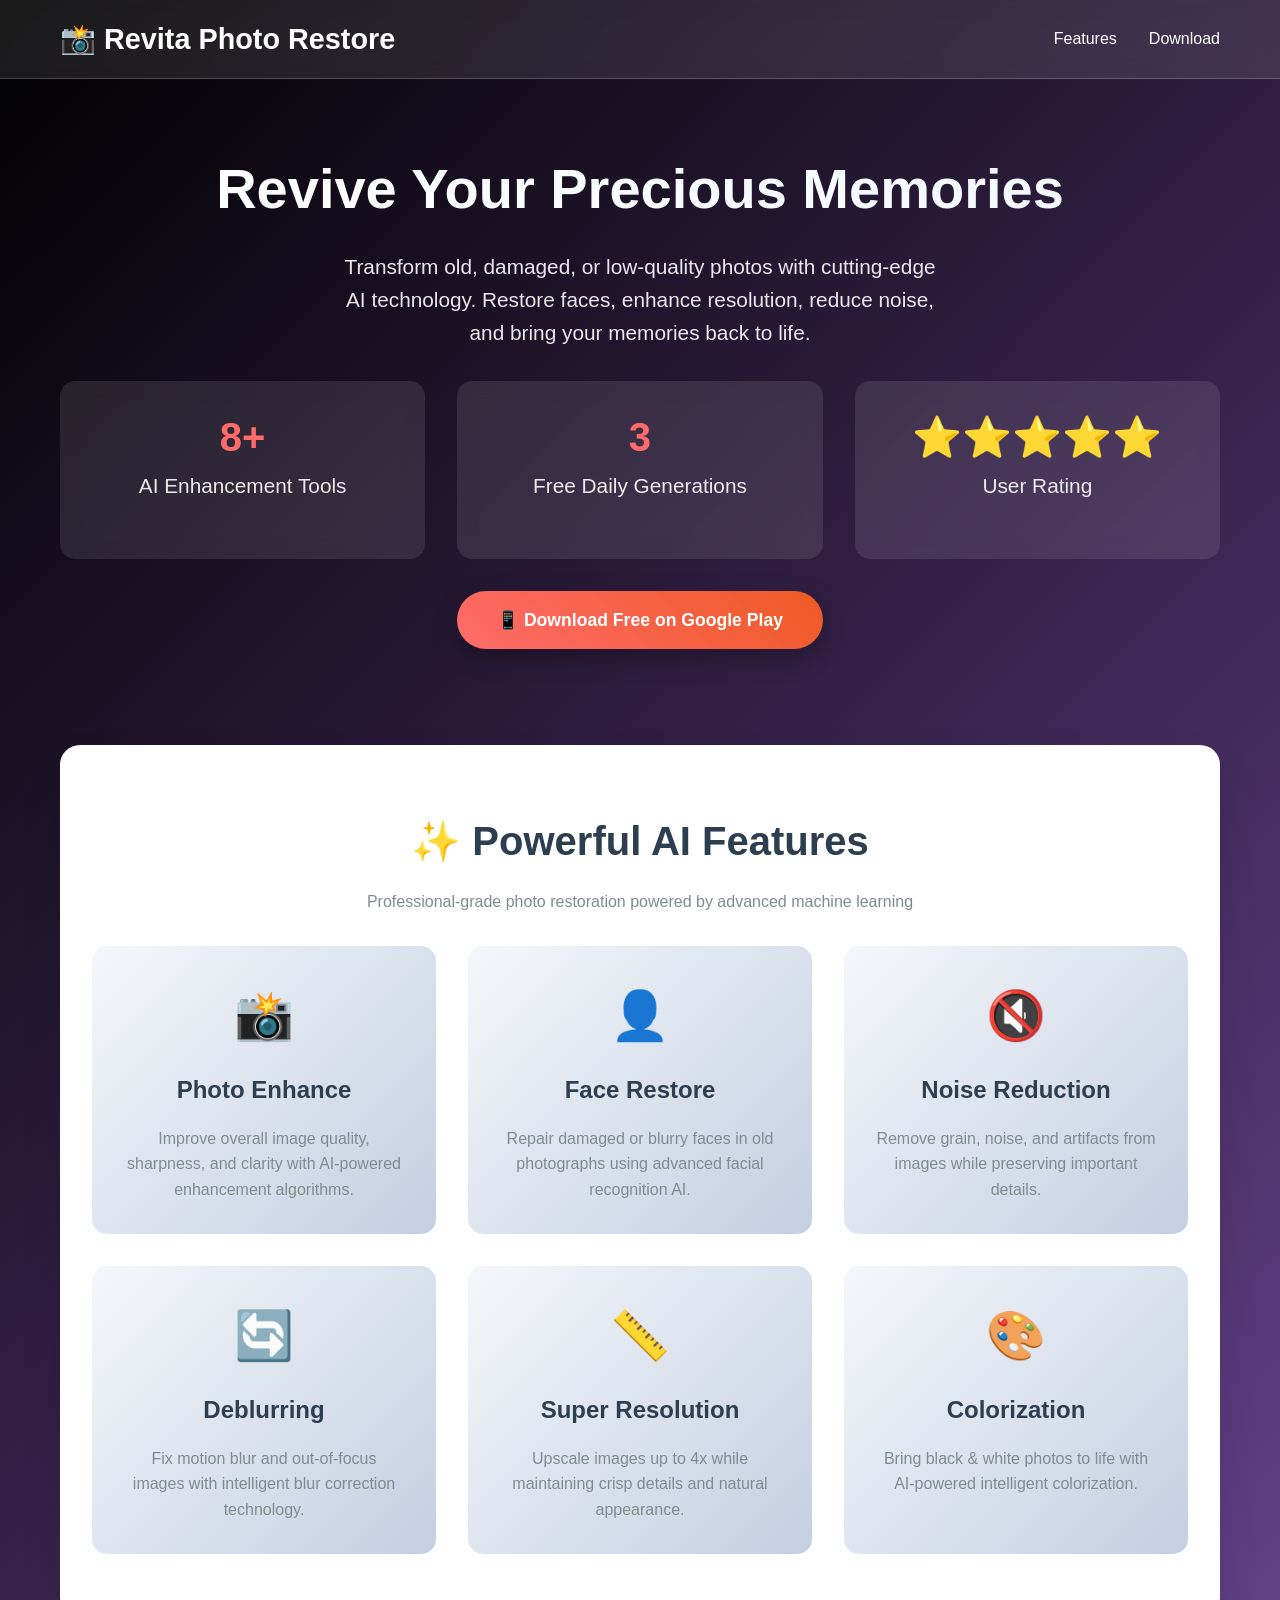
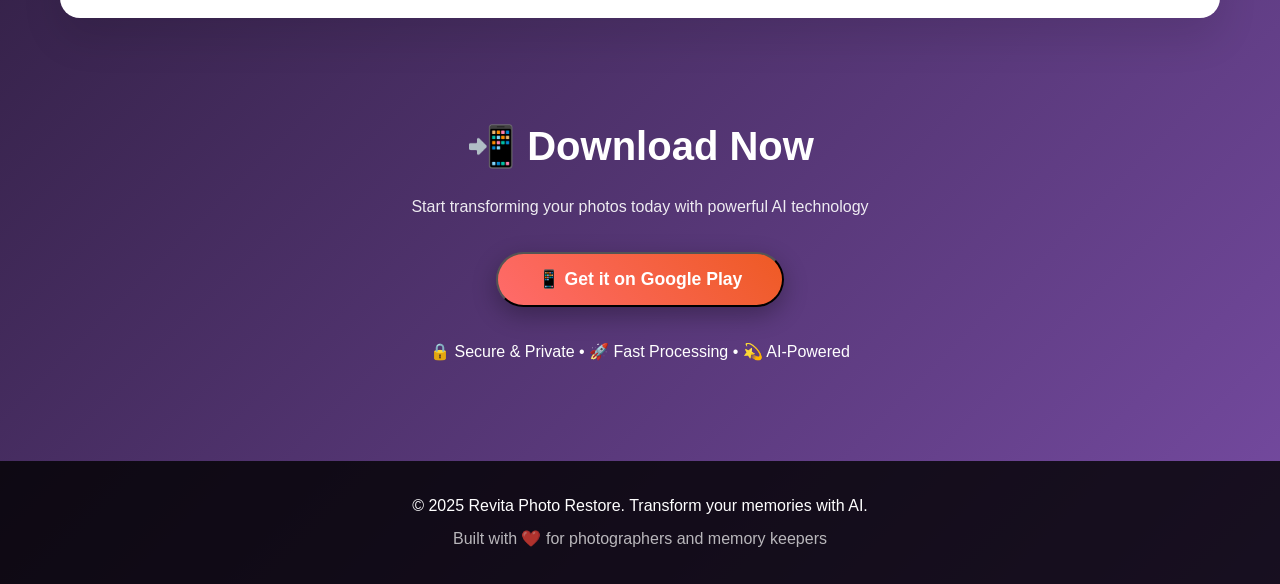
==== index.htm @ 91646ba0 "Create index.htm for Revita Photo Restore landing page This HTML file serves as the main page for Re" ====
<!DOCTYPE html>
<html lang="en">
<head>
    <meta charset="UTF-8">
    <meta name="viewport" content="width=device-width, initial-scale=1.0">
    <title>Revita Photo Restore - AI-Powered Photo Enhancement</title>
    <meta name="description" content="Transform your old and damaged photos with AI-powered restoration. Enhance, restore, and colorize your precious memories with professional-grade technology.">
    <meta name="keywords" content="photo restoration, AI photo enhancement, photo repair, image colorization, face restore, noise reduction">
    
    <style>
        * {
            margin: 0;
            padding: 0;
            box-sizing: border-box;
        }

        body {
            font-family: 'Segoe UI', Tahoma, Geneva, Verdana, sans-serif;
            line-height: 1.6;
            color: #333;
            background: linear-gradient(135deg, #000000 0%, #764ba2 100%);
            min-height: 100vh;
        }

        .container {
            max-width: 1200px;
            margin: 0 auto;
            padding: 0 20px;
        }

        header {
            background: rgba(255, 255, 255, 0.1);
            backdrop-filter: blur(10px);
            padding: 1rem 0;
            position: fixed;
            width: 100%;
            top: 0;
            z-index: 1000;
            border-bottom: 1px solid rgba(255, 255, 255, 0.2);
        }

        .header-content {
            display: flex;
            justify-content: space-between;
            align-items: center;
        }

        .logo {
            font-size: 1.8rem;
            font-weight: bold;
            color: white;
            text-decoration: none;
        }

        .nav-links {
            display: flex;
            gap: 2rem;
        }

        .nav-links a {
            color: white;
            text-decoration: none;
            transition: opacity 0.3s;
        }

        .nav-links a:hover {
            opacity: 0.8;
        }

        main {
            margin-top: 80px;
        }

        .hero {
            text-align: center;
            padding: 4rem 0;
            color: white;
        }

        .hero h1 {
            font-size: 3.5rem;
            margin-bottom: 1rem;
            background: linear-gradient(45deg, #fff, #f0f8ff);
            -webkit-background-clip: text;
            -webkit-text-fill-color: transparent;
            background-clip: text;
        }

        .hero p {
            font-size: 1.3rem;
            margin-bottom: 2rem;
            max-width: 600px;
            margin-left: auto;
            margin-right: auto;
            opacity: 0.9;
        }

        .cta-button {
            display: inline-block;
            background: linear-gradient(45deg, #ff6b6b, #ee5a24);
            color: white;
            padding: 15px 40px;
            text-decoration: none;
            border-radius: 50px;
            font-weight: bold;
            font-size: 1.1rem;
            transition: transform 0.3s, box-shadow 0.3s;
            box-shadow: 0 8px 25px rgba(0, 0, 0, 0.3);
        }

        .cta-button:hover {
            transform: translateY(-3px);
            box-shadow: 0 12px 35px rgba(0, 0, 0, 0.4);
        }

        .features {
            background: white;
            padding: 4rem 0;
            margin: 2rem 0;
            border-radius: 20px;
            box-shadow: 0 20px 40px rgba(0, 0, 0, 0.1);
        }

        .features-grid {
            display: grid;
            grid-template-columns: repeat(auto-fit, minmax(300px, 1fr));
            gap: 2rem;
            margin-top: 2rem;
            margin-left: 2rem;
            margin-right: 2rem;
        }

        .feature-card {
            text-align: center;
            padding: 2rem;
            border-radius: 15px;
            background: linear-gradient(135deg, #f5f7fa 0%, #c3cfe2 100%);
            transition: transform 0.3s;
        }

        .feature-card:hover {
            transform: translateY(-5px);
        }

        .feature-icon {
            font-size: 3rem;
            margin-bottom: 1rem;
        }

        .feature-card h3 {
            font-size: 1.5rem;
            margin-bottom: 1rem;
            color: #2c3e50;
        }

        .feature-card p {
            color: #7f8c8d;
            line-height: 1.6;
        }

        .demo-section {
            background: linear-gradient(135deg, #2c3e50 0%, #34495e 100%);
            color: white;
            padding: 4rem 0;
            text-align: center;
            border-radius: 20px;
            margin: 2rem 0;
        }

        .demo-grid {
            display: grid;
            grid-template-columns: repeat(auto-fit, minmax(250px, 1fr));
            gap: 2rem;
            margin-top: 2rem;
        }

        .demo-item {
            background: rgba(255, 255, 255, 0.1);
            padding: 1.5rem;
            border-radius: 15px;
            backdrop-filter: blur(10px);
        }

        .pricing {
            background: white;
            padding: 4rem 0;
            border-radius: 20px;
            box-shadow: 0 20px 40px rgba(0, 0, 0, 0.1);
            margin: 2rem 0;
        }

        .pricing-grid {
            display: grid;
            grid-template-columns: repeat(auto-fit, minmax(280px, 1fr));
            gap: 2rem;
            margin-top: 2rem;
        }

        .pricing-card {
            background: linear-gradient(135deg, #667eea 0%, #764ba2 100%);
            color: white;
            padding: 2rem;
            border-radius: 15px;
            text-align: center;
            position: relative;
            overflow: hidden;
        }

        .pricing-card.featured {
            transform: scale(1.05);
            border: 3px solid #ff6b6b;
        }

        .pricing-card::before {
            content: '';
            position: absolute;
            top: 0;
            left: 0;
            right: 0;
            bottom: 0;
            background: linear-gradient(45deg, transparent, rgba(255, 255, 255, 0.1), transparent);
            transform: translateX(-100%);
            transition: transform 0.6s;
        }

        .pricing-card:hover::before {
            transform: translateX(100%);
        }

        .price {
            font-size: 2.5rem;
            font-weight: bold;
            margin: 1rem 0;
        }

        .download-section {
            text-align: center;
            padding: 4rem 0;
            color: white;
        }

        .download-badge {
            display: inline-block;
            margin: 1rem;
            transition: transform 0.3s;
        }

        .download-badge:hover {
            transform: scale(1.05);
        }

        .download-badge img {
            height: 60px;
            border-radius: 10px;
        }

        footer {
            background: rgba(0, 0, 0, 0.8);
            color: white;
            text-align: center;
            padding: 2rem 0;
            margin-top: 2rem;
        }

        .stats {
            display: grid;
            grid-template-columns: repeat(auto-fit, minmax(200px, 1fr));
            gap: 2rem;
            margin: 2rem 0;
            text-align: center;
        }

        .stat-item {
            background: rgba(255, 255, 255, 0.1);
            padding: 1.5rem;
            border-radius: 15px;
            backdrop-filter: blur(10px);
        }

        .stat-number {
            font-size: 2.5rem;
            font-weight: bold;
            color: #ff6b6b;
        }

        @media (max-width: 768px) {
            .hero h1 {
                font-size: 2.5rem;
            }

            .hero p {
                font-size: 1.1rem;
            }

            .nav-links {
                display: none;
            }

            .pricing-card.featured {
                transform: none;
            }
        }

        .scroll-indicator {
            position: absolute;
            bottom: 2rem;
            left: 50%;
            transform: translateX(-50%);
            color: white;
            animation: bounce 2s infinite;
        }

        @keyframes bounce {
            0%, 20%, 50%, 80%, 100% {
                transform: translateX(-50%) translateY(0);
            }
            40% {
                transform: translateX(-50%) translateY(-10px);
            }
            60% {
                transform: translateX(-50%) translateY(-5px);
            }
        }
    </style>
</head>
<body>
    <header>
        <div class="container">
            <div class="header-content">
                <a href="#" class="logo">📸 Revita Photo Restore</a>
                <nav class="nav-links">
                    <a href="#features">Features</a>
                    <!-- <a href="#demo">Demo</a> -->
                    <!-- <a href="#pricing">Pricing</a> -->
                    <a href="#download">Download</a>
                </nav>
            </div>
        </div>
    </header>

    <main>
        <section class="hero">
            <div class="container">
                <h1>Revive Your Precious Memories</h1>
                <p>Transform old, damaged, or low-quality photos with cutting-edge AI technology. Restore faces, enhance resolution, reduce noise, and bring your memories back to life.</p>
                
                <div class="stats">
                    <div class="stat-item">
                        <div class="stat-number">8+</div>
                        <p>AI Enhancement Tools</p>
                    </div>
                    <div class="stat-item">
                        <div class="stat-number">3</div>
                        <p>Free Daily Generations</p>
                    </div>
                    <div class="stat-item">
                        <div class="stat-number">⭐⭐⭐⭐⭐</div>
                        <p>User Rating</p>
                    </div>
                </div>

                <a href="https://play.google.com/store/apps/details?id=com.aime.photoenhance" class="cta-button" target="_blank">
                    📱 Download Free on Google Play
                </a>
            </div>
        </section>

        <div class="container">
            <section id="features" class="features">
                <h2 style="text-align: center; font-size: 2.5rem; margin-bottom: 1rem; color: #2c3e50;">✨ Powerful AI Features</h2>
                <p style="text-align: center; color: #7f8c8d; margin-bottom: 2rem;">Professional-grade photo restoration powered by advanced machine learning</p>
                
                <div class="features-grid">
                    <div class="feature-card">
                        <div class="feature-icon">📸</div>
                        <h3>Photo Enhance</h3>
                        <p>Improve overall image quality, sharpness, and clarity with AI-powered enhancement algorithms.</p>
                    </div>
                    
                    <div class="feature-card">
                        <div class="feature-icon">👤</div>
                        <h3>Face Restore</h3>
                        <p>Repair damaged or blurry faces in old photographs using advanced facial recognition AI.</p>
                    </div>
                    
                    <div class="feature-card">
                        <div class="feature-icon">🔇</div>
                        <h3>Noise Reduction</h3>
                        <p>Remove grain, noise, and artifacts from images while preserving important details.</p>
                    </div>
                    
                    <div class="feature-card">
                        <div class="feature-icon">🔄</div>
                        <h3>Deblurring</h3>
                        <p>Fix motion blur and out-of-focus images with intelligent blur correction technology.</p>
                    </div>
                    
                    <div class="feature-card">
                        <div class="feature-icon">📏</div>
                        <h3>Super Resolution</h3>
                        <p>Upscale images up to 4x while maintaining crisp details and natural appearance.</p>
                    </div>
                    
                    <div class="feature-card">
                        <div class="feature-icon">🎨</div>
                        <h3>Colorization</h3>
                        <p>Bring black & white photos to life with AI-powered intelligent colorization.</p>
                    </div>
                </div>
            </section>

        <section id="download" class="download-section">
            <div class="container">
                <h2 style="font-size: 2.5rem; margin-bottom: 1rem;">📲 Download Now</h2>
                <p style="margin-bottom: 2rem; opacity: 0.9;">Start transforming your photos today with powerful AI technology</p>
                
                    <button class="cta-button" type="button" onclick="window.open('https://play.google.com/store/apps/details?id=com.aime.photoenhance', '_blank')">
                        📱 Get it on Google Play
                    </button>
                
                <div style="margin-top: 2rem;">
                    <p>🔒 Secure & Private • 🚀 Fast Processing • 💫 AI-Powered</p>
                </div>
            </div>
        </section>
    </main>

    <footer>
        <div class="container">
            <p>&copy; 2025 Revita Photo Restore. Transform your memories with AI.</p>
            <p style="margin-top: 0.5rem; opacity: 0.7;">Built with ❤️ for photographers and memory keepers</p>
        </div>
    </footer>

    <script>
        // Smooth scrolling for navigation links
        document.querySelectorAll('a[href^="#"]').forEach(anchor => {
            anchor.addEventListener('click', function (e) {
                e.preventDefault();
                const target = document.querySelector(this.getAttribute('href'));
                if (target) {
                    target.scrollIntoView({
                        behavior: 'smooth',
                        block: 'start'
                    });
                }
            });
        });

        // Add scroll effect to header
        window.addEventListener('scroll', () => {
            const header = document.querySelector('header');
            if (window.scrollY > 100) {
                header.style.background = 'rgba(0, 0, 0, 0.9)';
            } else {
                header.style.background = 'rgba(255, 255, 255, 0.1)';
            }
        });
    </script>
</body>
</html>
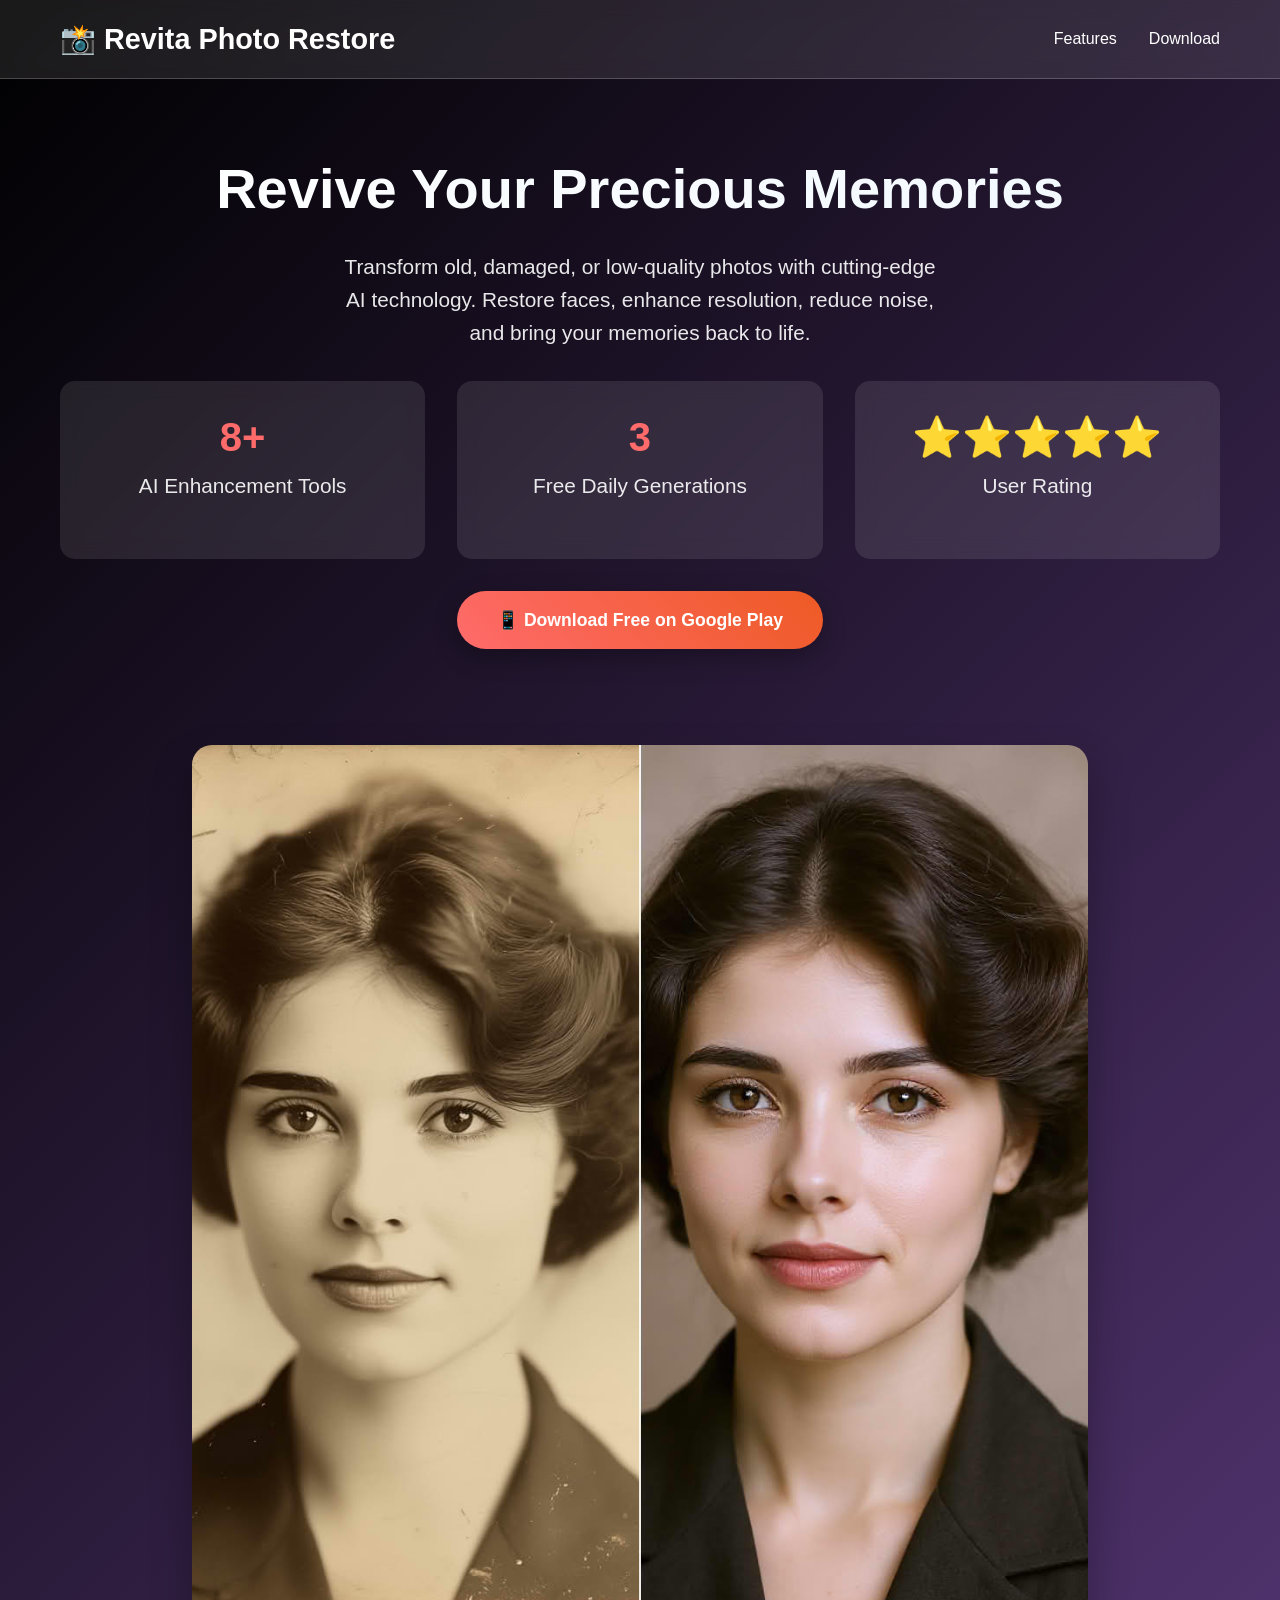
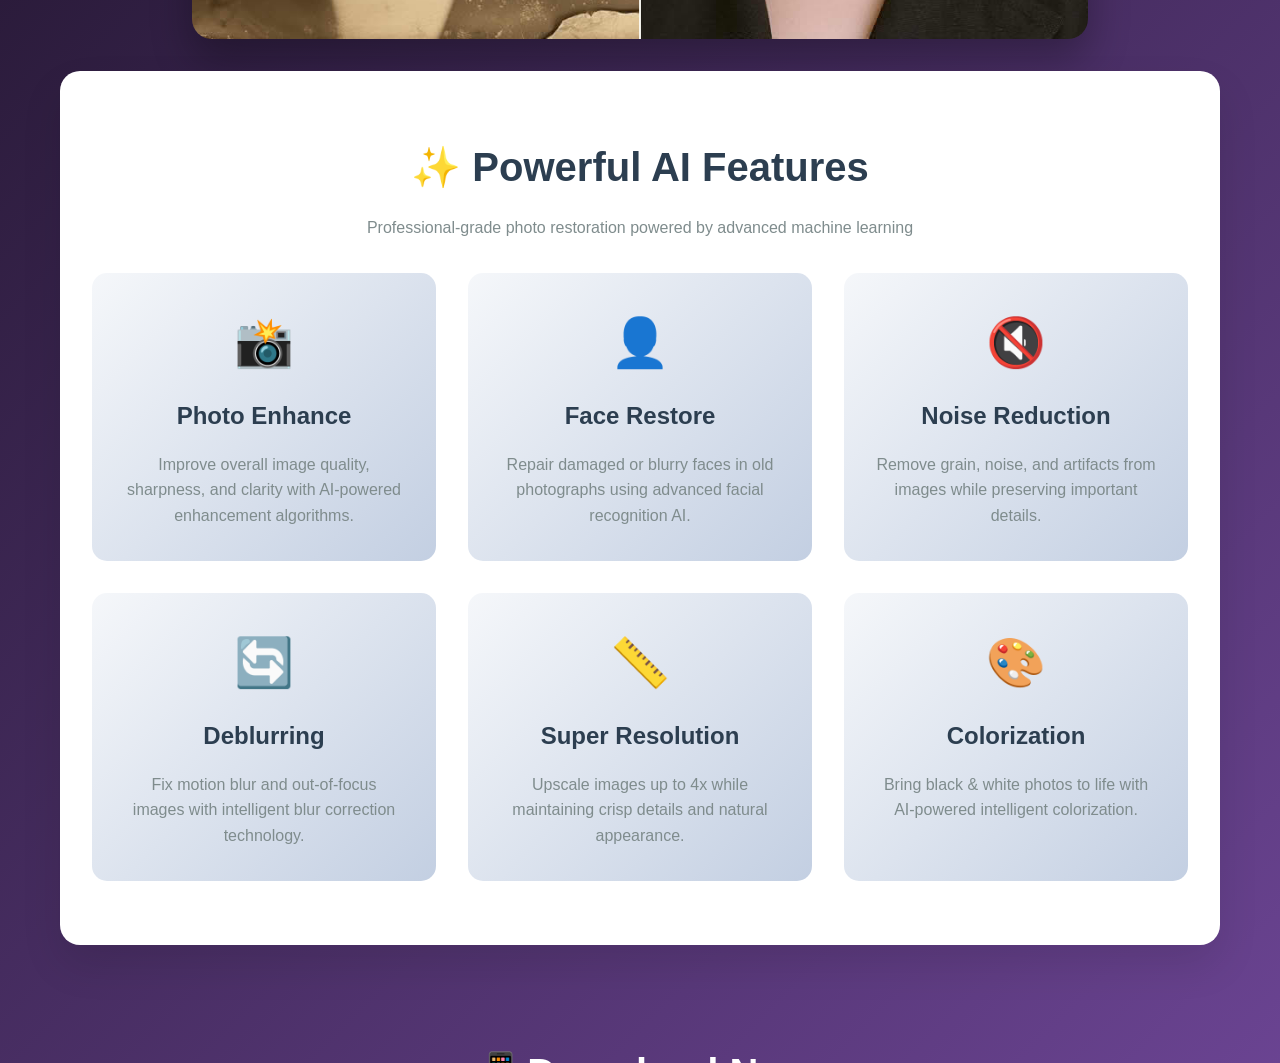
==== commit dab78b97: "feat: add premium restore images" ====
--- a/index.htm
+++ b/index.htm
@@ -319,6 +319,56 @@
             }
             60% {
                 transform: translateX(-50%) translateY(-5px);
+            }
+        }
+
+        .premium-restore {
+            width: 70%;
+            margin: 2rem 0;
+            border-radius: 20px;
+            overflow: hidden;
+            box-shadow: 0 20px 40px rgba(0, 0, 0, 0.3);
+            margin-left: auto;
+            margin-right: auto;
+        }
+
+        .premium-restore img {
+            width: 100%;
+            height: auto;
+            display: block;
+        }
+
+        /* Mobile: show half image (50% height) */
+        @media (max-width: 768px) {
+            .premium-restore img {
+                height: auto;
+                object-fit: cover;
+                object-position: center;
+            }
+        }
+
+        /* Desktop: show cover image (full cover) */
+        @media (min-width: 769px) {
+            .premium-restore img {
+                height: auto;
+                object-fit: cover;
+                object-position: center;
+            }
+        }
+
+        /* Tablet and larger screens */
+        @media (min-width: 769px) and (max-width: 1200px) {
+            .premium-restore img {
+                height: auto;
+                object-fit: cover;
+            }
+        }
+
+        /* Large screens */
+        @media (min-width: 1201px) {
+            .premium-restore img {
+                height: auto;
+                object-fit: cover;
             }
         }
     </style>
@@ -365,6 +415,14 @@
             </div>
         </section>
 
+        <section class="premium-restore">
+            <picture>
+                <source media="(max-width: 768px)" srcset="assets/images/premium-restore-half.jpg">
+                <source media="(min-width: 769px)" srcset="assets/images/premium-restore-cover.jpg">
+                <img src="assets/images/premium-restore-cover.jpg" alt="Premium Photo Restore Features">
+            </picture>
+        </section>
+
         <div class="container">
             <section id="features" class="features">
                 <h2 style="text-align: center; font-size: 2.5rem; margin-bottom: 1rem; color: #2c3e50;">✨ Powerful AI Features</h2>
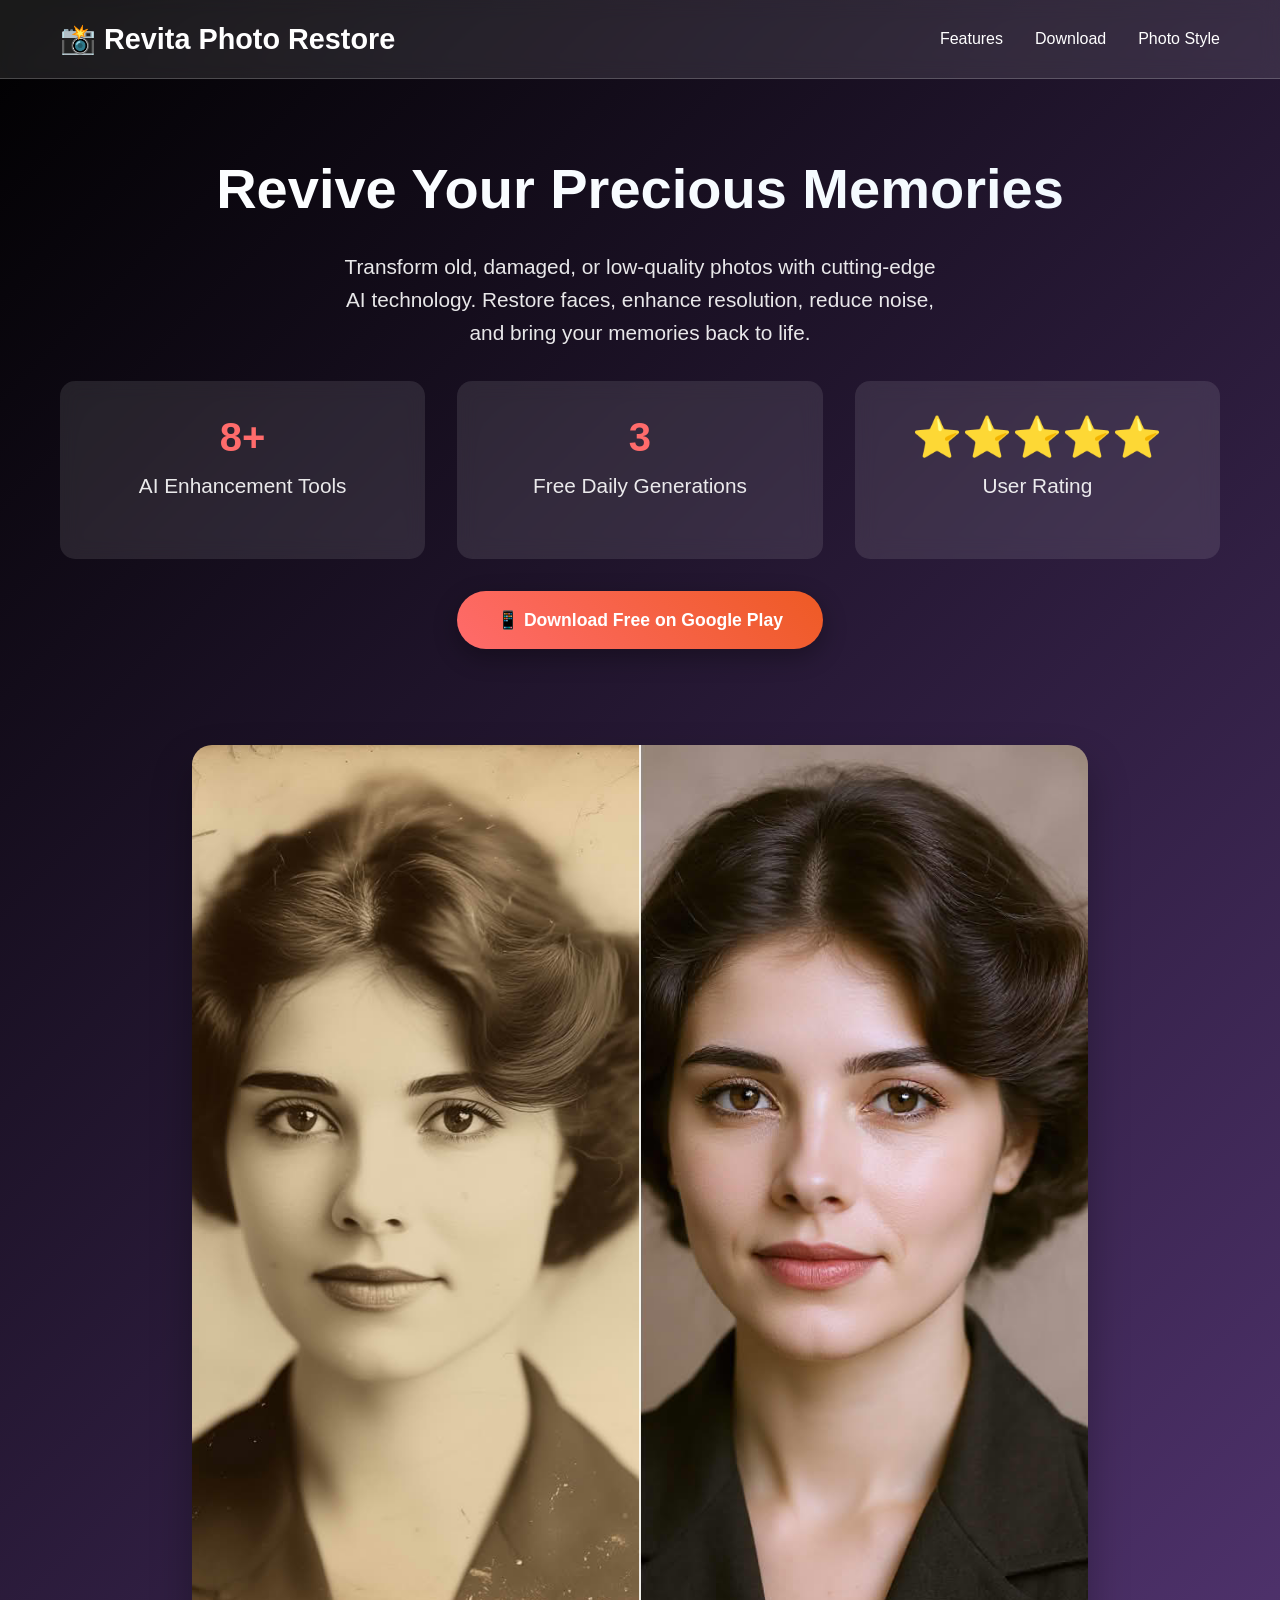
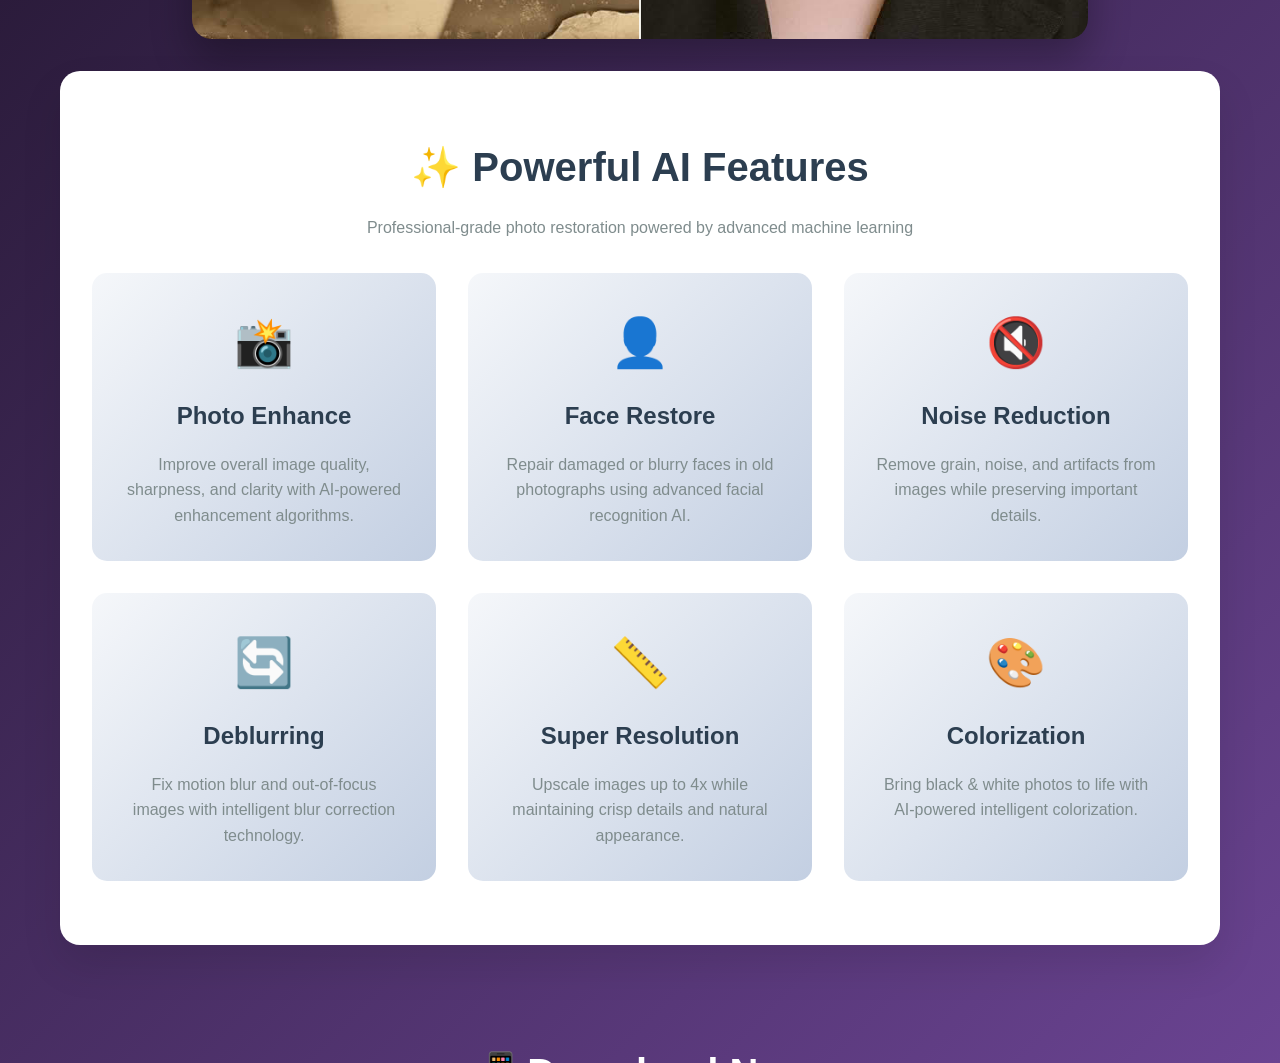
==== commit 8b3ed875: "feat: add revita photo style page" ====
--- a/index.htm
+++ b/index.htm
@@ -383,6 +383,7 @@
                     <!-- <a href="#demo">Demo</a> -->
                     <!-- <a href="#pricing">Pricing</a> -->
                     <a href="#download">Download</a>
+                    <a href="revita_photo_style.htm">Photo Style</a>
                 </nav>
             </div>
         </div>
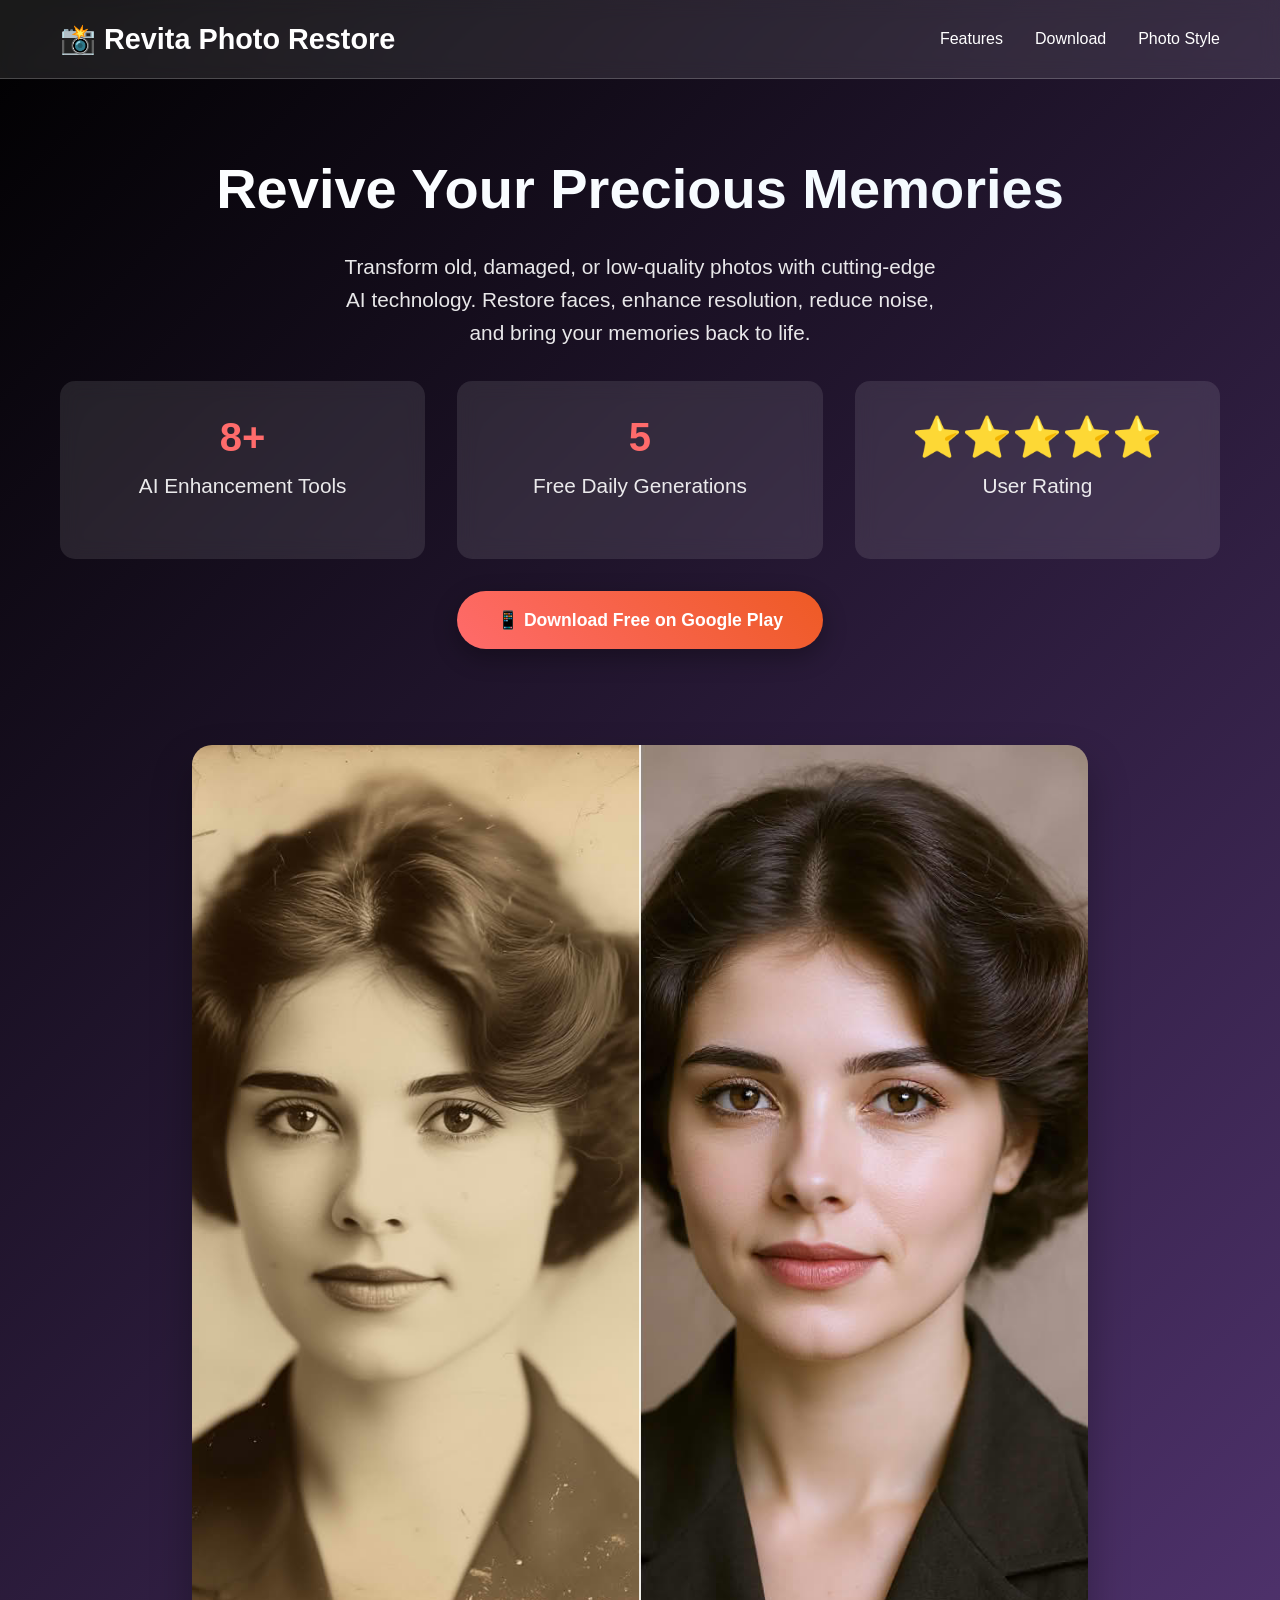
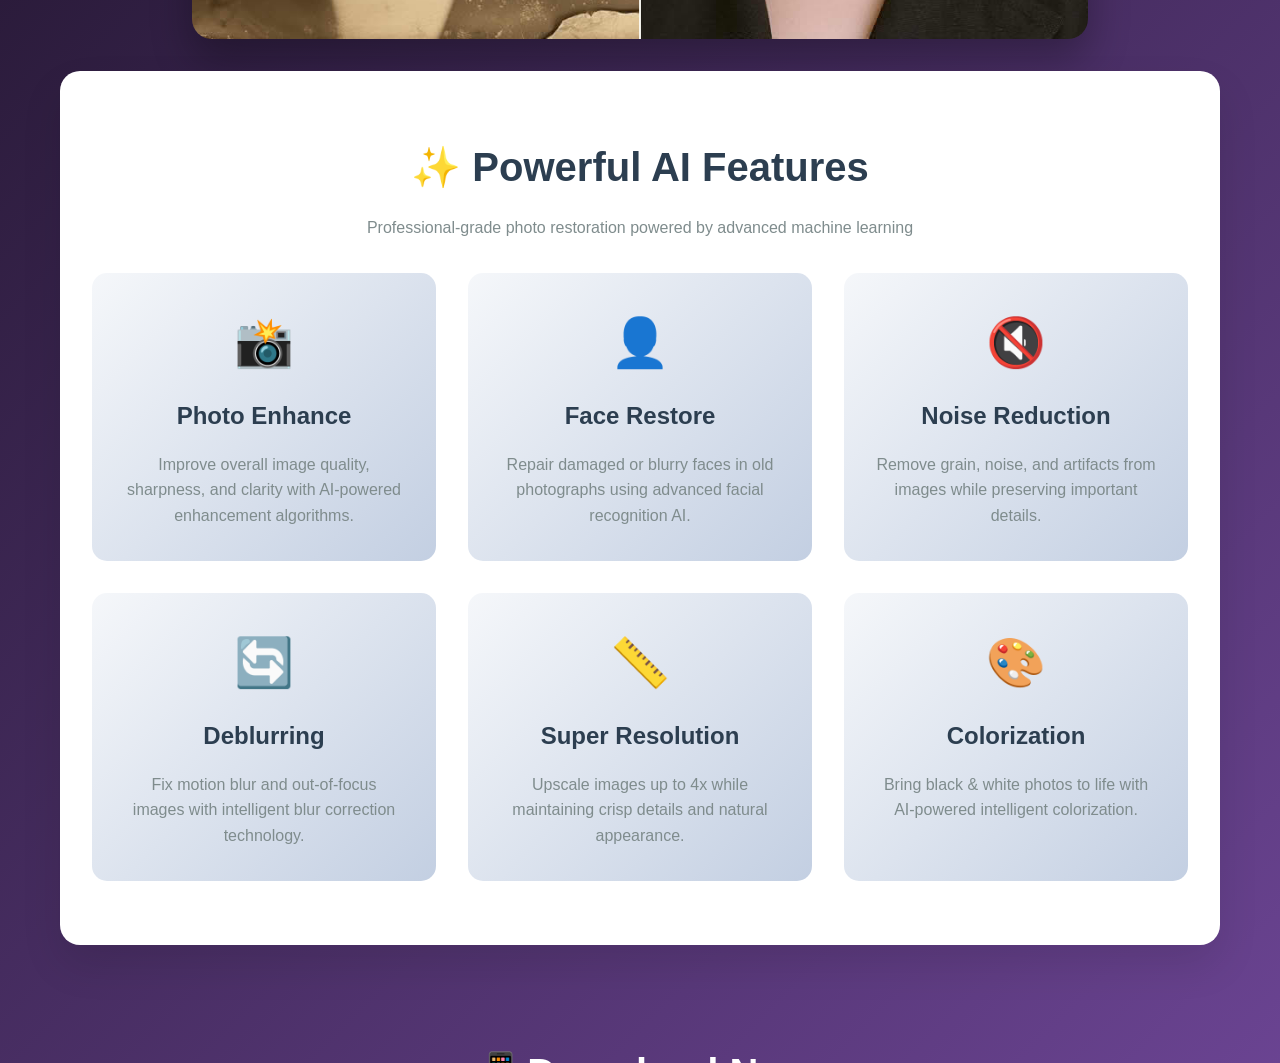
==== commit 9613b85e: "fix: update daily generation stats and adjust styling for consistency" ====
--- a/index.htm
+++ b/index.htm
@@ -401,7 +401,7 @@
                         <p>AI Enhancement Tools</p>
                     </div>
                     <div class="stat-item">
-                        <div class="stat-number">3</div>
+                        <div class="stat-number">5</div>
                         <p>Free Daily Generations</p>
                     </div>
                     <div class="stat-item">
